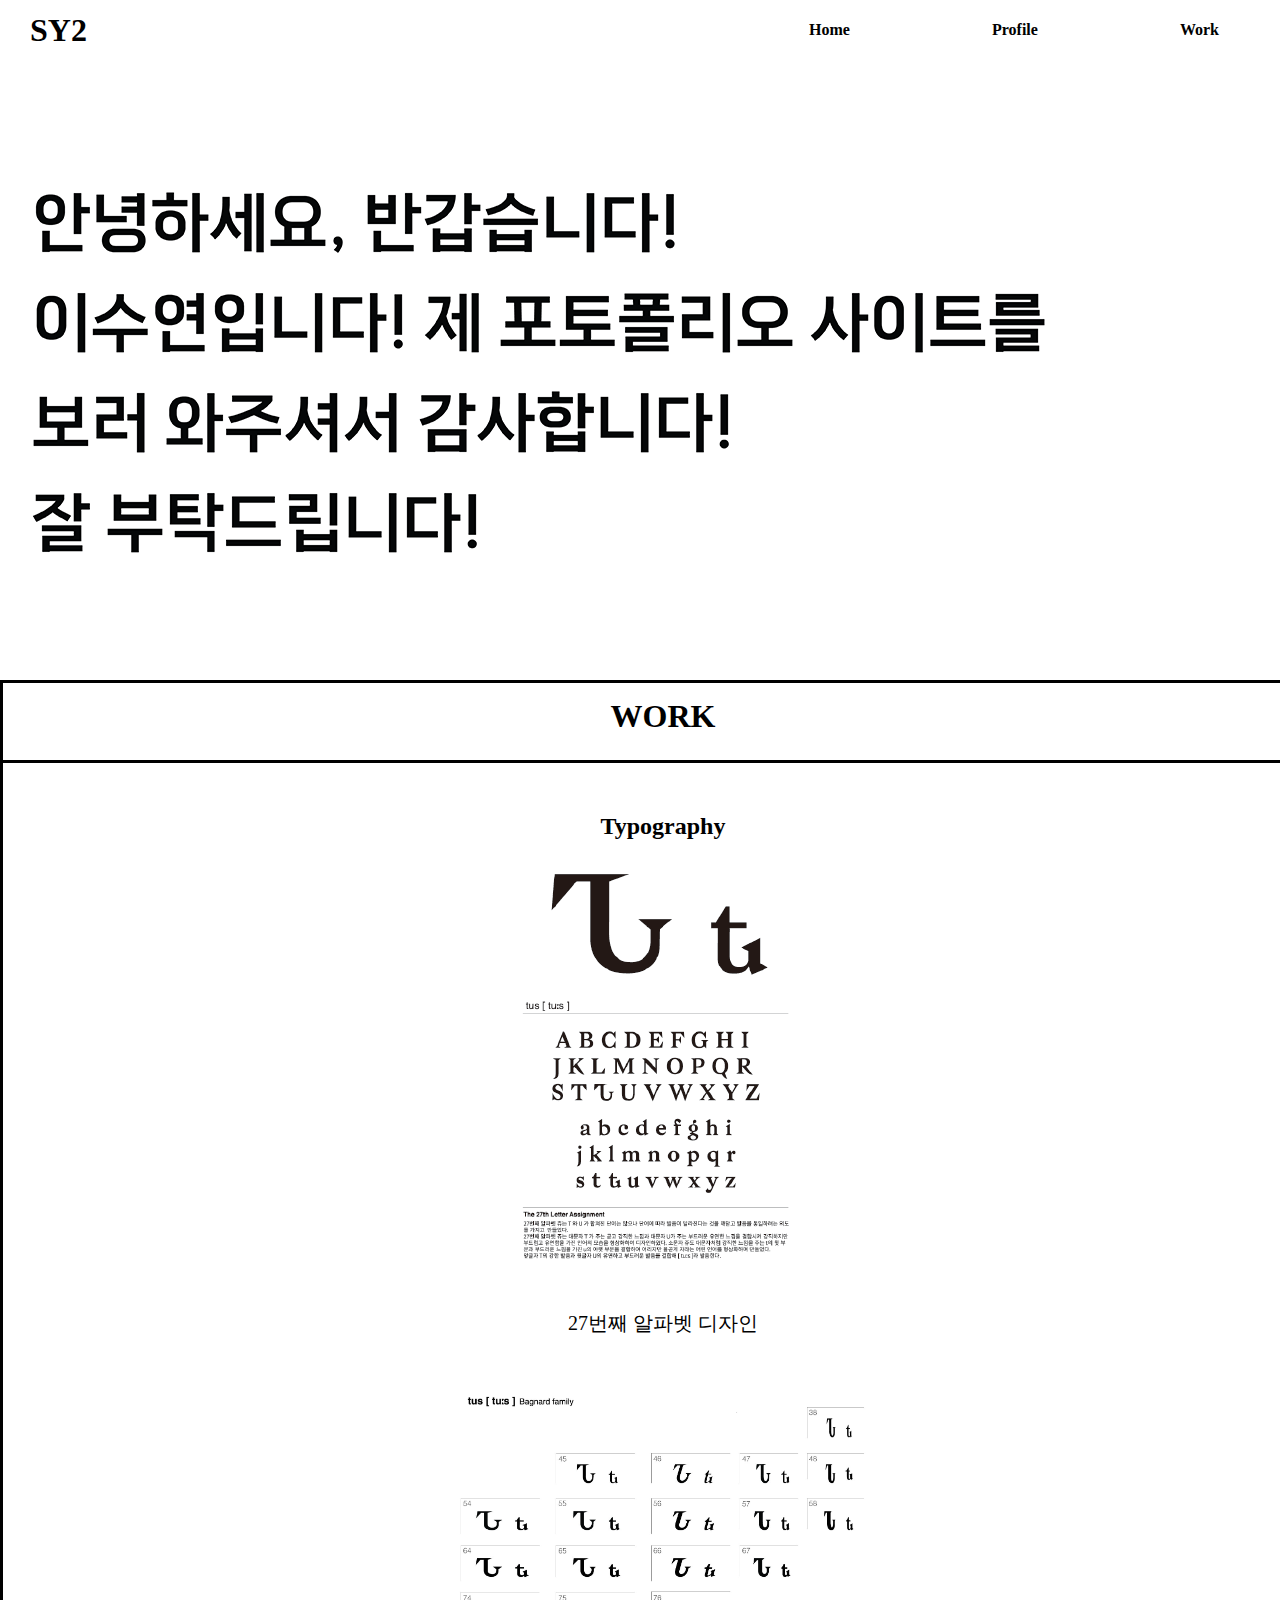
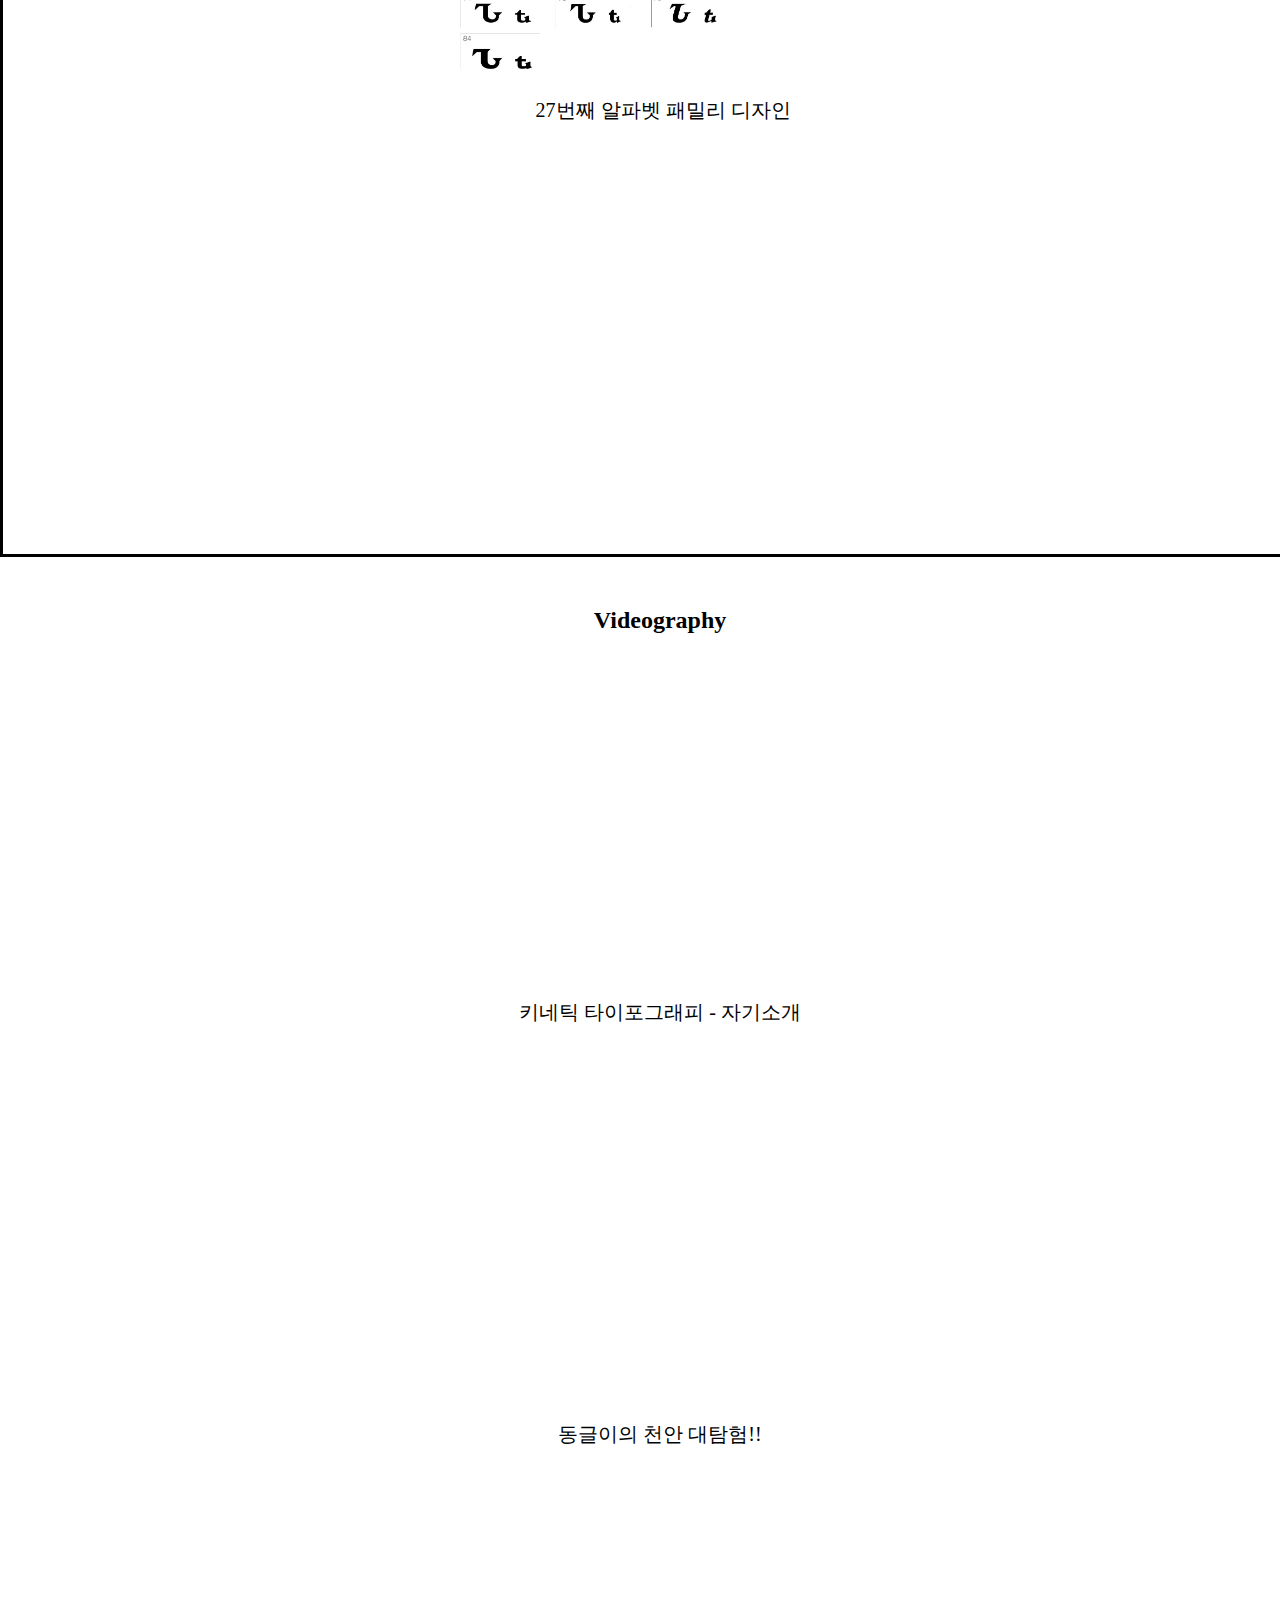
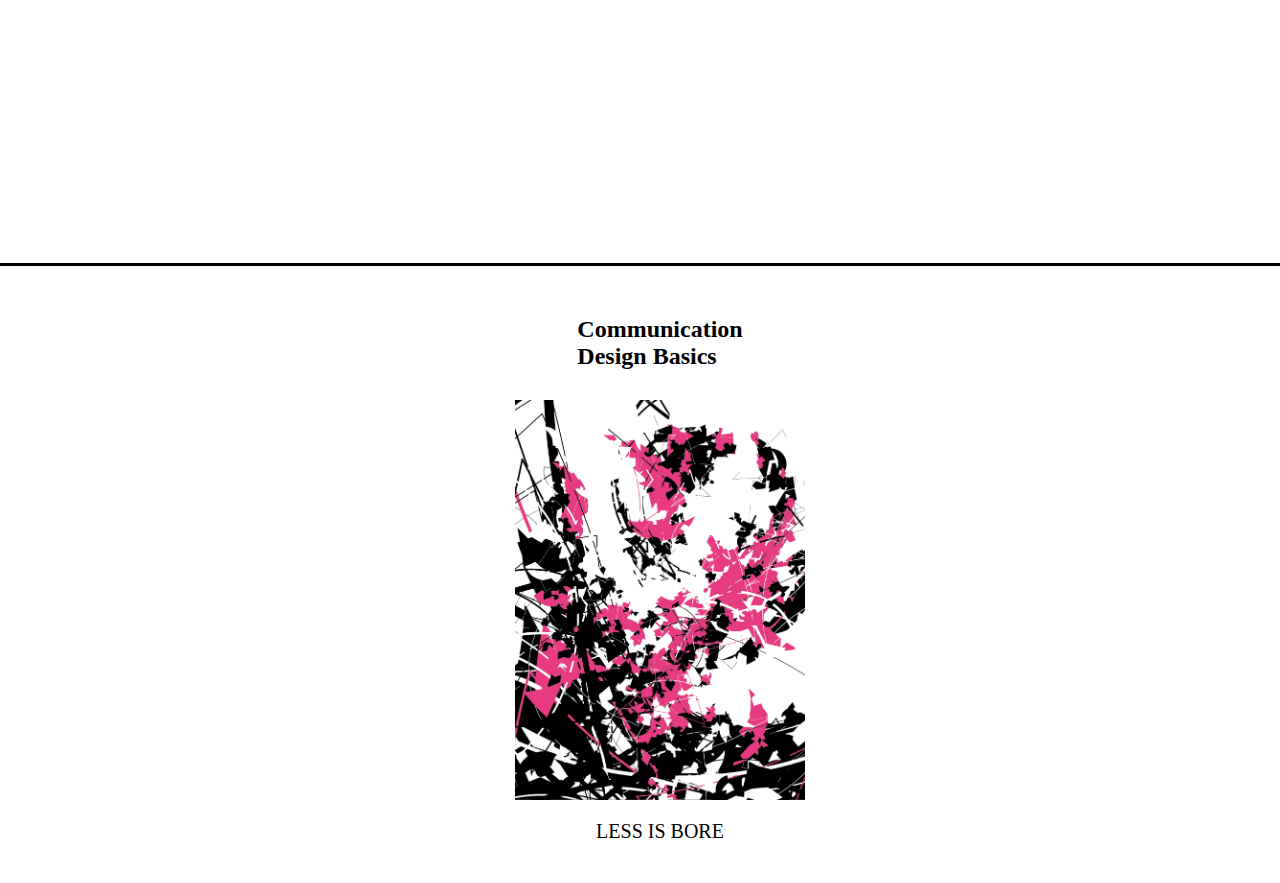
==== index.html @ 8b2f2e0d "ㅌㅌ" ====
<!DOCTYPE html>
<html lang="ko">
  <head>
    <meta charset="UTF-8" />
    <meta name="viewport" content="width=device-width, initial-scale=1.0" />
    <title>My_project</title>
    <link rel="stylesheet" href="./css/style.css" />
    <script src="https://code.jquery.com/jquery-3.6.0.min.js"></script>
  </head>

  <body>
    <div id="wrap">
      <div id="header_wrap">
        <h1 class="logo">SY2</h1>
        <ul class="gnb_wrap">
          <li><a href="./index.html">Home</a></li>
          <li><a href="./profile.html">Profile</a></li>
          <li>
            <a href="./index.html">Work</a>
            <div class="submenu_wrap">
              <ul class="submenu">
                <li><a href="./index.html#typography">typography</a></li>
                <li><a href="./index.html#Videography">videography</a></li>
                <li>
                  <a href="./index.html#cd"
                    >communication <br />
                    design basics</a
                  >
                </li>
              </ul>
            </div>
          </li>
        </ul>
      </div>

      <div id="banner_wrap">
        <div id="fade">
          <ul>
            <li><img src="./img/banner_1.png" alt="" /></li>
            <li><img src="./img/banner_2.png" alt="" /></li>
            <li><img src="./img/banner_3.png" alt="" /></li>
          </ul>
        </div>
      </div>
      <div id="container">
        <div class="content_wrap">
          <h1 class="work">WORK</h1>
          <div id="typography">
            <div class="box box">
              <h2>Typography</h2>
              <!--<div class="img_wrap">-->
                <div class="item_bg"></div>
              </div>
              <p class="txt">27번째 알파벳 디자인</p>
            </div>
            <div class="box box2">
              <!--<div class="img_wrap"></div>-->
              <div class="item_bg2"></div>
              <p class="txt">27번째 알파벳 패밀리 디자인</p>
            </div>
          </div>
        </div>
        <div class="content_wrap">
          <div id="Videography">
            <div class="box videography">
              <h2>Videography</h2>
              <iframe
                width="560"
                height="315"
                src="https://www.youtube.com/embed/WPXvXoih6mw?si=w0c0l3hoTiPsfD-9"
                title="YouTube video player"
                frameborder="0"
                allow="accelerometer; autoplay; clipboard-write; encrypted-media; gyroscope; picture-in-picture; web-share"
                referrerpolicy="strict-origin-when-cross-origin"
                allowfullscreen
              ></iframe>

              <p class="txt">키네틱 타이포그래피 - 자기소개</p>
            </div>
            <div class="box box2">
              <iframe
                width="560"
                height="315"
                src="https://www.youtube.com/embed/Qwed8_tyN9Q?si=pe9j-nFZbP7lZMsm"
                title="YouTube video player"
                frameborder="0"
                allow="accelerometer; autoplay; clipboard-write; encrypted-media; gyroscope; picture-in-picture; web-share"
                referrerpolicy="strict-origin-when-cross-origin"
                allowfullscreen
              ></iframe>
              <p class="txt">동글이의 천안 대탐험!!</p>
            </div>
          </div>
        </div>
        <div class="content_wrap content3">
          <div class="box cd">
            <h2>Communication <br />Design Basics</h2>
            <div class="item_bg3"></div>
            <p class="txt">LESS IS BORE</p>
          </div>
          <!--<div class="box box2">
            <div class="img_wrap"></div>
            <p class="txt">Lorem ipsum dolor</p>
          </div>-->
        </div>
      </div>
    </div>
    <script src="./js/jquery-3.7.1.min.js"></script>
    <script src="./js/script.js"></script>
  </body>
</html>
---- css/style.css ----
@charset "utf-8";

body,
button,
dd,
dl,
dt,
fieldset,
form,
h1,
h2,
h3,
h4,
h5,
h6,
input,
legend,
li,
ol,
p,
select,
table,
td,
textarea,
th,
ul,
span,
strong,
em {
  margin: 0;
  padding: 0;
}

#wrap {
  min-width: 1320px;
}

ul,
ol {
  list-style: none;
}

a {
  text-decoration: none;
  color: inherit;
}

html {
  font-size: 16px;
}

#header_wrap {
  box-sizing: border-box;
  padding: 0px 30px;
  height: 60px;
  display: flex;
  justify-content: space-between;
  align-items: center;
  width: 1320px;
  margin: 0 auto;
  font-weight: bold;
}
#banner_wrap {
  border-bottom: 3px solid black;
}

#fade {
  width: 1320px;
  height: 600px;
  margin: 0 auto;
  margin-top: 20px;
  margin-bottom: 20px;
  position: relative;
}
#fade > ul > li {
  position: absolute;
  top: 0px;
  left: 0;
}
.gnb_wrap {
  display: flex; /* Flex 컨테이너로 설정 */
}
.gnb_wrap > li > a {
  margin: 0 30px; /* 링크 주변 여백 설정 */
  padding: 5px 20px; /* 링크 안 여백 설정 */
  color: black; /* 링크 색상 설정 */
}

.gnb_wrap > li:nth-child(1) > a:hover {
  background-color: #4bb749;
  border-radius: 20px;
  color: white;
}
.gnb_wrap > li:nth-child(2) > a:hover {
  background-color: #febe30;
  border-radius: 20px;
  color: white;
}
.gnb_wrap > li:nth-child(3) > a:hover {
  background-color: #f15f59;
  border-radius: 20px;
  color: white;
}
#banner_wrap {
  height: 600px;
  border: 3px solid black;
  border-top: none;
  border-right: none;
  border-left: none;
}

#container {
  text-align: center;
  margin: 0 auto;
  width: 1320px;
  border-right: 3px solid black;
  border-left: 3px solid black;
}
.content_wrap > h1 {
  height: 80px;
  align-items: center;
  box-sizing: border-box;
  padding-top: 15px;
  border-bottom: 3px solid black;
}

.img_wrap {
  width: 300px;
  height: 400px;
  background-color: black;
  box-sizing: border-box;
}
.item_bg {
  width: 300px;
  height: 400px;
  background: url(/img/gamtan_TTF.png);
  background-size: cover;
}
.item_bg2 {
  width: 450px;
  height: 300px;
  background: url(/img/tufamily2.jpg);
  background-size: cover;
}

.item_bg3 {
  width: 290px;
  height: 400px;
  background: url(/img/cd.png);
  background-size: cover;
}

.box {
  align-items: center;
  margin: 0 auto;
  width: 1320px;
  display: flex;
  flex-direction: column;
  box-sizing: border-box;
  padding: 20px;
}
.box > h2 {
  margin: 30px 0px;
}
.txt {
  padding: 20px 0px;
  font-size: 20px;
}
.box2 {
  border-bottom: 3px solid black;
}
.content3 > h1 {
  height: 130px;
}
#footer {
  border-top: 3px;
}
.gnb_wrap > li:nth-child(3) {
  position: relative;
}
.submenu {
  position: absolute;
  top: 60px;
  right: 0;
  height: 180px;
  width: 170px;
  z-index: 9;
  background-color: #f2f3f4;
  box-shadow: 5px 5px 10px #7777776c;
  border-radius: 20px;
  display: none;
}
.gnb_wrap > li:hover > .submenu {
  display: block;
}
.gnb_wrap > li {
  padding: 21px;
}
.submenu {
  padding: 10px 12px;
  text-align: center;
  box-sizing: border-box;
}

.submenu > li {
  padding: 10px 0px;
  width: 150px;
}
.submenu_wrap {
  text-align: center;
}

.box1 {
  height: 700px;
}
.box2 {
  height: 800px;
}
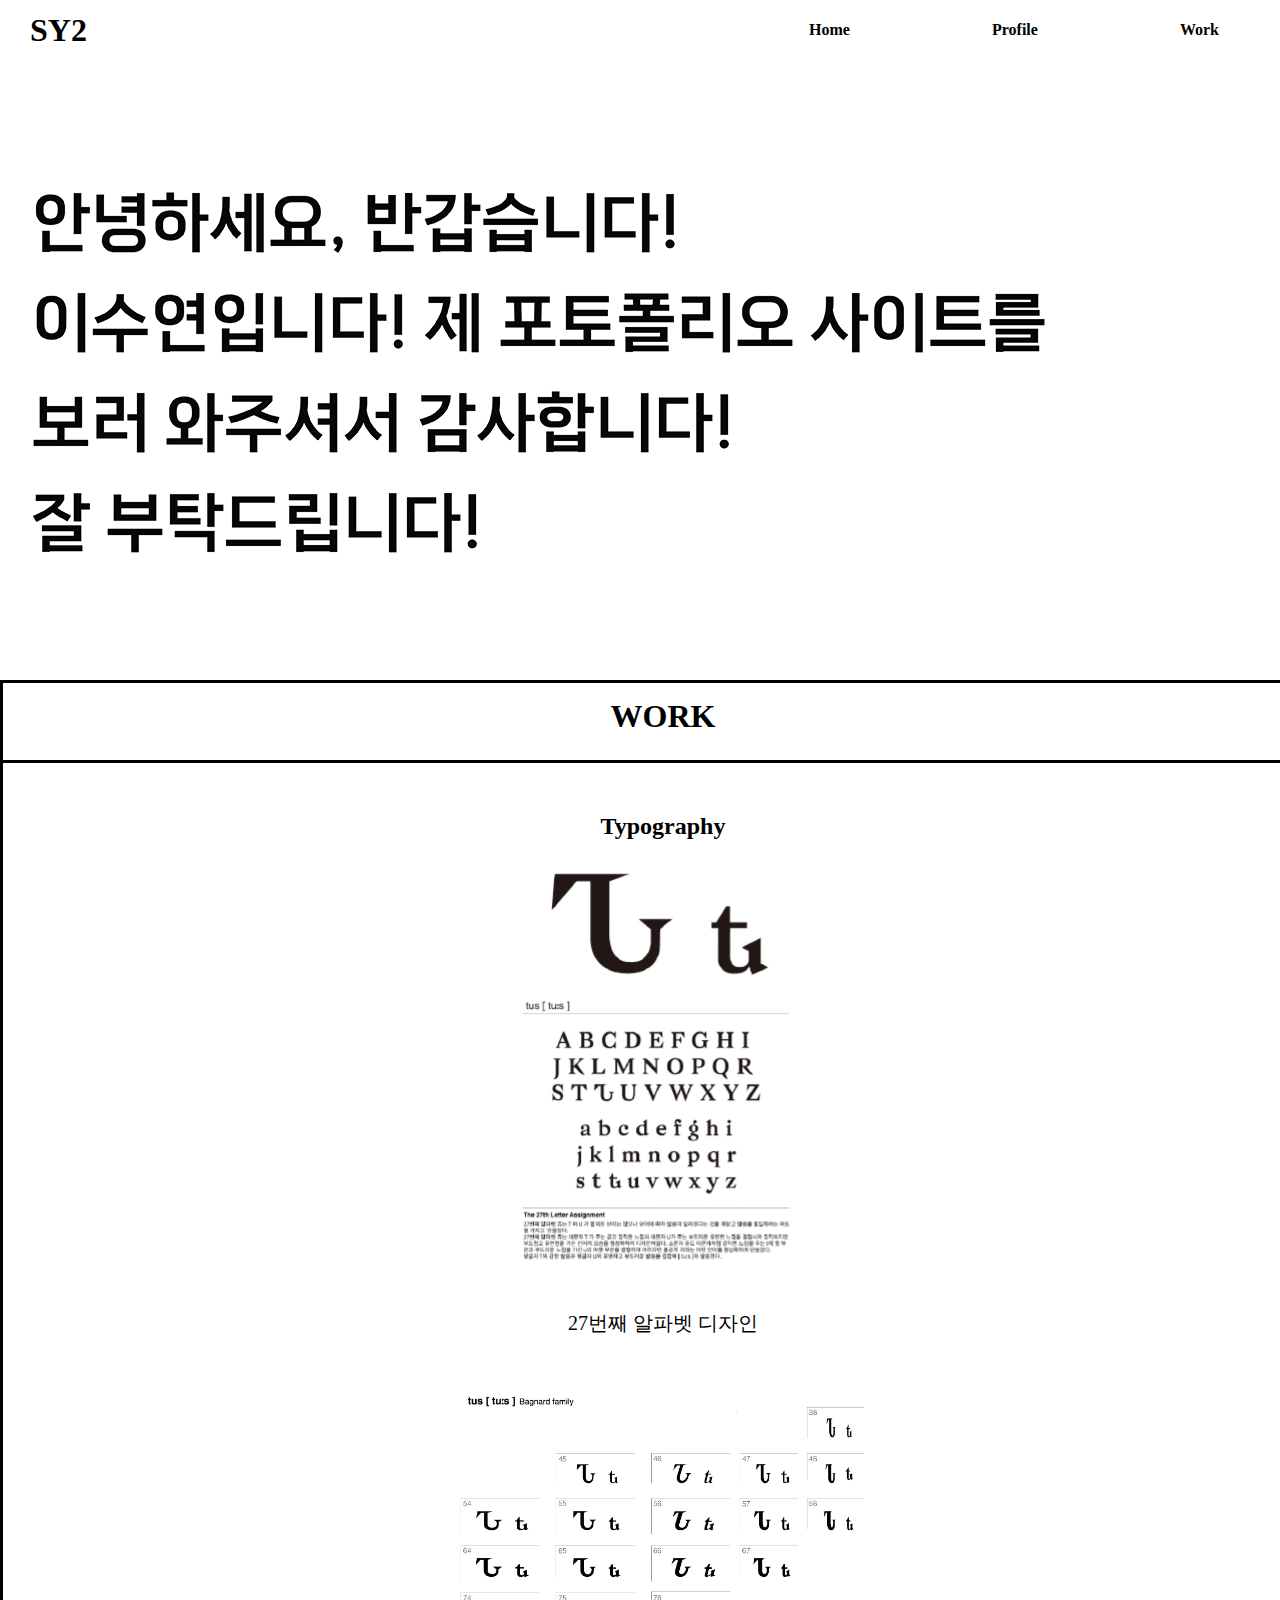
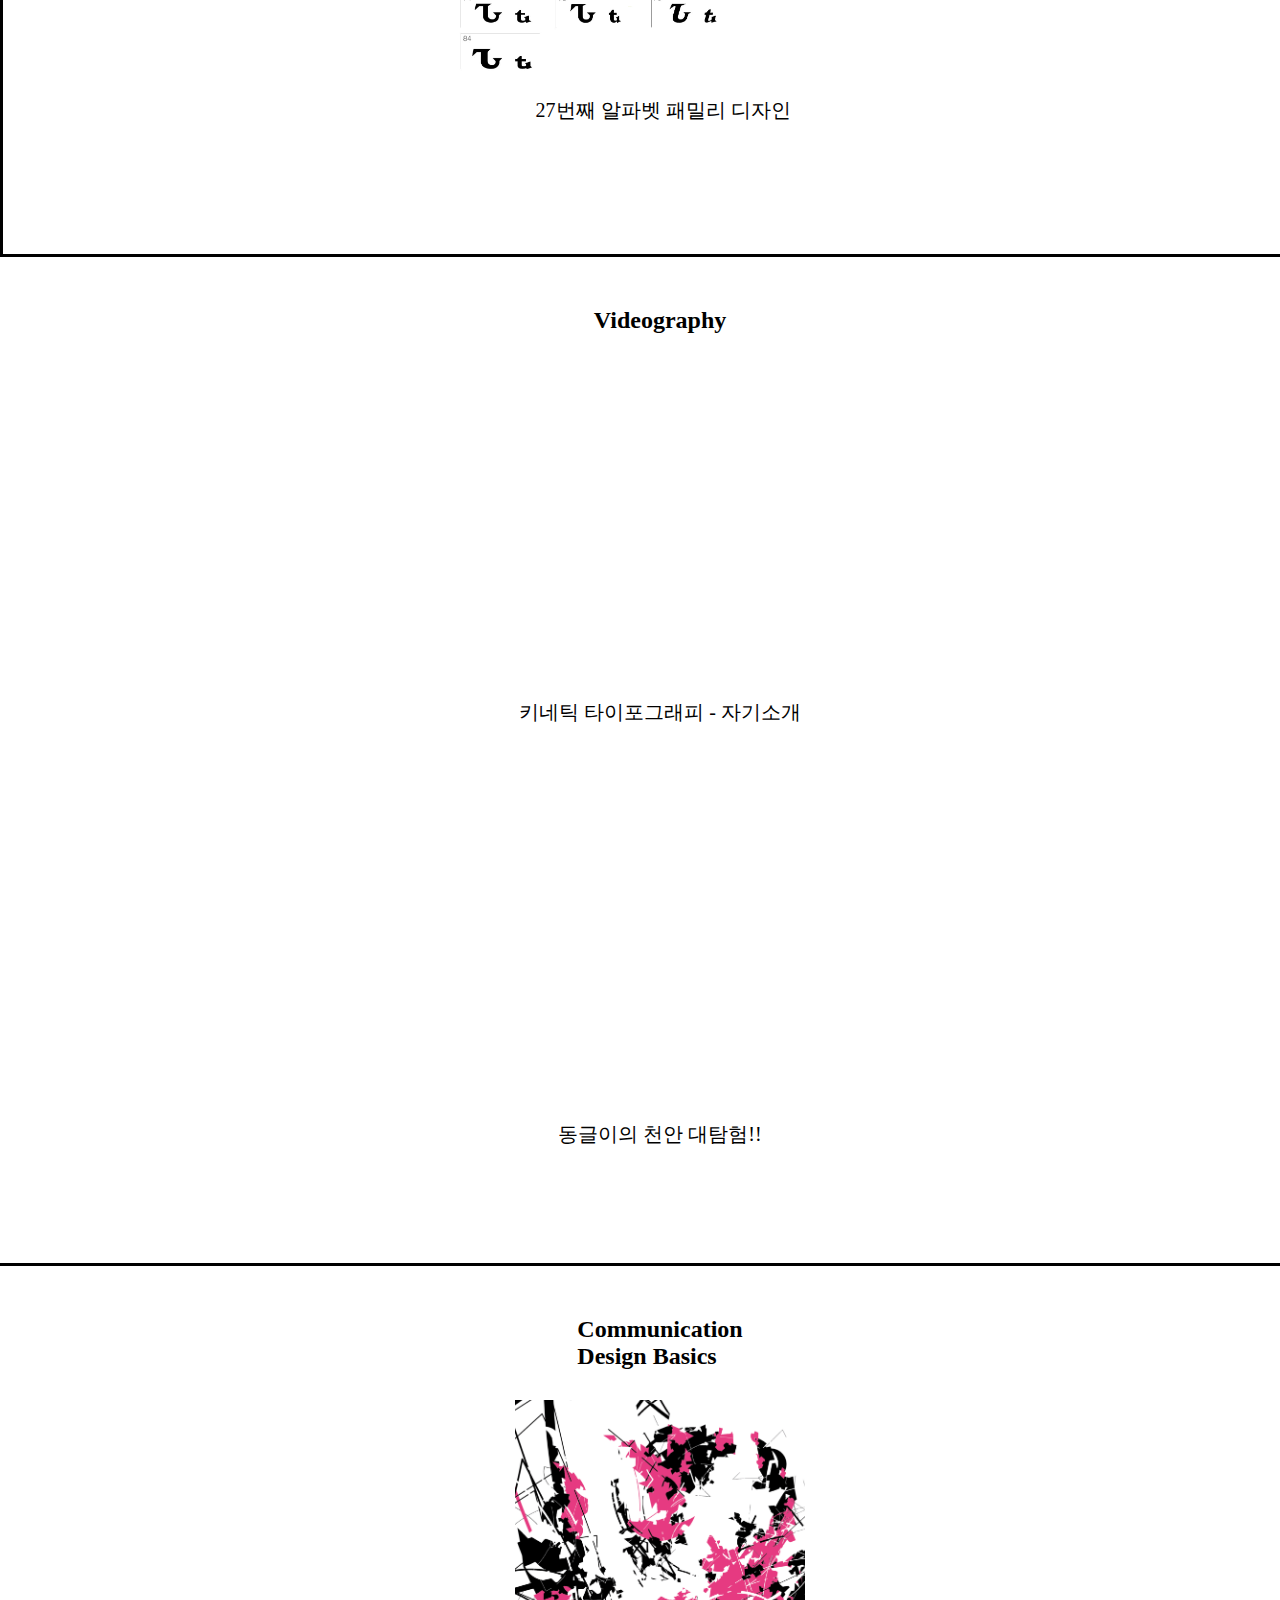
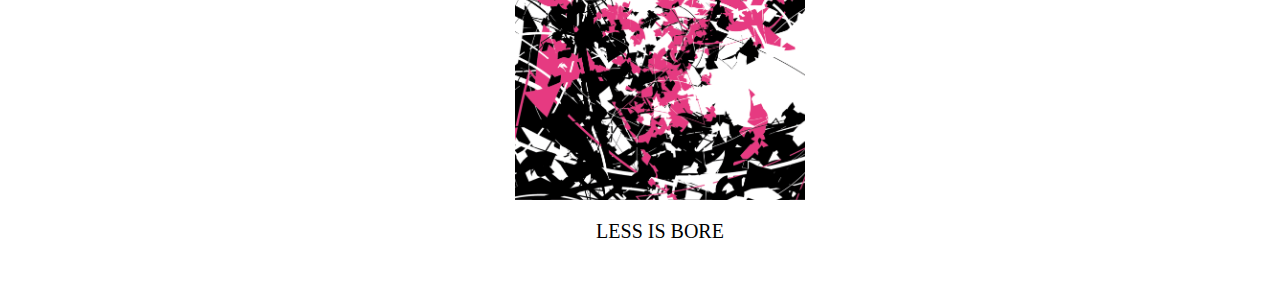
==== commit 2fa7273b: "ㅇ" ====
--- a/index.html
+++ b/index.html
@@ -49,60 +49,59 @@
             <div class="box box">
               <h2>Typography</h2>
               <!--<div class="img_wrap">-->
-                <div class="item_bg"></div>
-              </div>
-              <p class="txt">27번째 알파벳 디자인</p>
+              <div class="item_bg"></div>
             </div>
-            <div class="box box2">
-              <!--<div class="img_wrap"></div>-->
-              <div class="item_bg2"></div>
-              <p class="txt">27번째 알파벳 패밀리 디자인</p>
-            </div>
+            <p class="txt">27번째 알파벳 디자인</p>
+          </div>
+          <div class="box box2">
+            <!--<div class="img_wrap"></div>-->
+            <div class="item_bg2"></div>
+            <p class="txt">27번째 알파벳 패밀리 디자인</p>
           </div>
         </div>
-        <div class="content_wrap">
-          <div id="Videography">
-            <div class="box videography">
-              <h2>Videography</h2>
-              <iframe
-                width="560"
-                height="315"
-                src="https://www.youtube.com/embed/WPXvXoih6mw?si=w0c0l3hoTiPsfD-9"
-                title="YouTube video player"
-                frameborder="0"
-                allow="accelerometer; autoplay; clipboard-write; encrypted-media; gyroscope; picture-in-picture; web-share"
-                referrerpolicy="strict-origin-when-cross-origin"
-                allowfullscreen
-              ></iframe>
+      </div>
+      <div class="content_wrap">
+        <div id="Videography">
+          <div class="box videography">
+            <h2>Videography</h2>
+            <iframe
+              width="560"
+              height="315"
+              src="https://www.youtube.com/embed/WPXvXoih6mw?si=w0c0l3hoTiPsfD-9"
+              title="YouTube video player"
+              frameborder="0"
+              allow="accelerometer; autoplay; clipboard-write; encrypted-media; gyroscope; picture-in-picture; web-share"
+              referrerpolicy="strict-origin-when-cross-origin"
+              allowfullscreen
+            ></iframe>
 
-              <p class="txt">키네틱 타이포그래피 - 자기소개</p>
-            </div>
-            <div class="box box2">
-              <iframe
-                width="560"
-                height="315"
-                src="https://www.youtube.com/embed/Qwed8_tyN9Q?si=pe9j-nFZbP7lZMsm"
-                title="YouTube video player"
-                frameborder="0"
-                allow="accelerometer; autoplay; clipboard-write; encrypted-media; gyroscope; picture-in-picture; web-share"
-                referrerpolicy="strict-origin-when-cross-origin"
-                allowfullscreen
-              ></iframe>
-              <p class="txt">동글이의 천안 대탐험!!</p>
-            </div>
+            <p class="txt">키네틱 타이포그래피 - 자기소개</p>
+          </div>
+          <div class="box box2">
+            <iframe
+              width="560"
+              height="315"
+              src="https://www.youtube.com/embed/Qwed8_tyN9Q?si=pe9j-nFZbP7lZMsm"
+              title="YouTube video player"
+              frameborder="0"
+              allow="accelerometer; autoplay; clipboard-write; encrypted-media; gyroscope; picture-in-picture; web-share"
+              referrerpolicy="strict-origin-when-cross-origin"
+              allowfullscreen
+            ></iframe>
+            <p class="txt">동글이의 천안 대탐험!!</p>
           </div>
         </div>
-        <div class="content_wrap content3">
-          <div class="box cd">
-            <h2>Communication <br />Design Basics</h2>
-            <div class="item_bg3"></div>
-            <p class="txt">LESS IS BORE</p>
-          </div>
-          <!--<div class="box box2">
-            <div class="img_wrap"></div>
+      </div>
+      <div class="content_wrap content3">
+        <div class="box cd">
+          <h2>Communication <br />Design Basics</h2>
+          <div class="item_bg3"></div>
+          <p class="txt">LESS IS BORE</p>
+        </div>
+        <!-- <div class="box box2">
+             <div class="img_wrap"></div>
             <p class="txt">Lorem ipsum dolor</p>
           </div>-->
-        </div>
       </div>
     </div>
     <script src="./js/jquery-3.7.1.min.js"></script>
--- a/css/style.css
+++ b/css/style.css
@@ -133,7 +133,7 @@
 .item_bg {
   width: 300px;
   height: 400px;
-  background: url(/img/gamtan_TTF.png);
+  background: url(/img/tu44.jpeg);
   background-size: cover;
 }
 .item_bg2 {
@@ -214,5 +214,5 @@
   height: 700px;
 }
 .box2 {
-  height: 800px;
-}
+  height: 500px;
+}
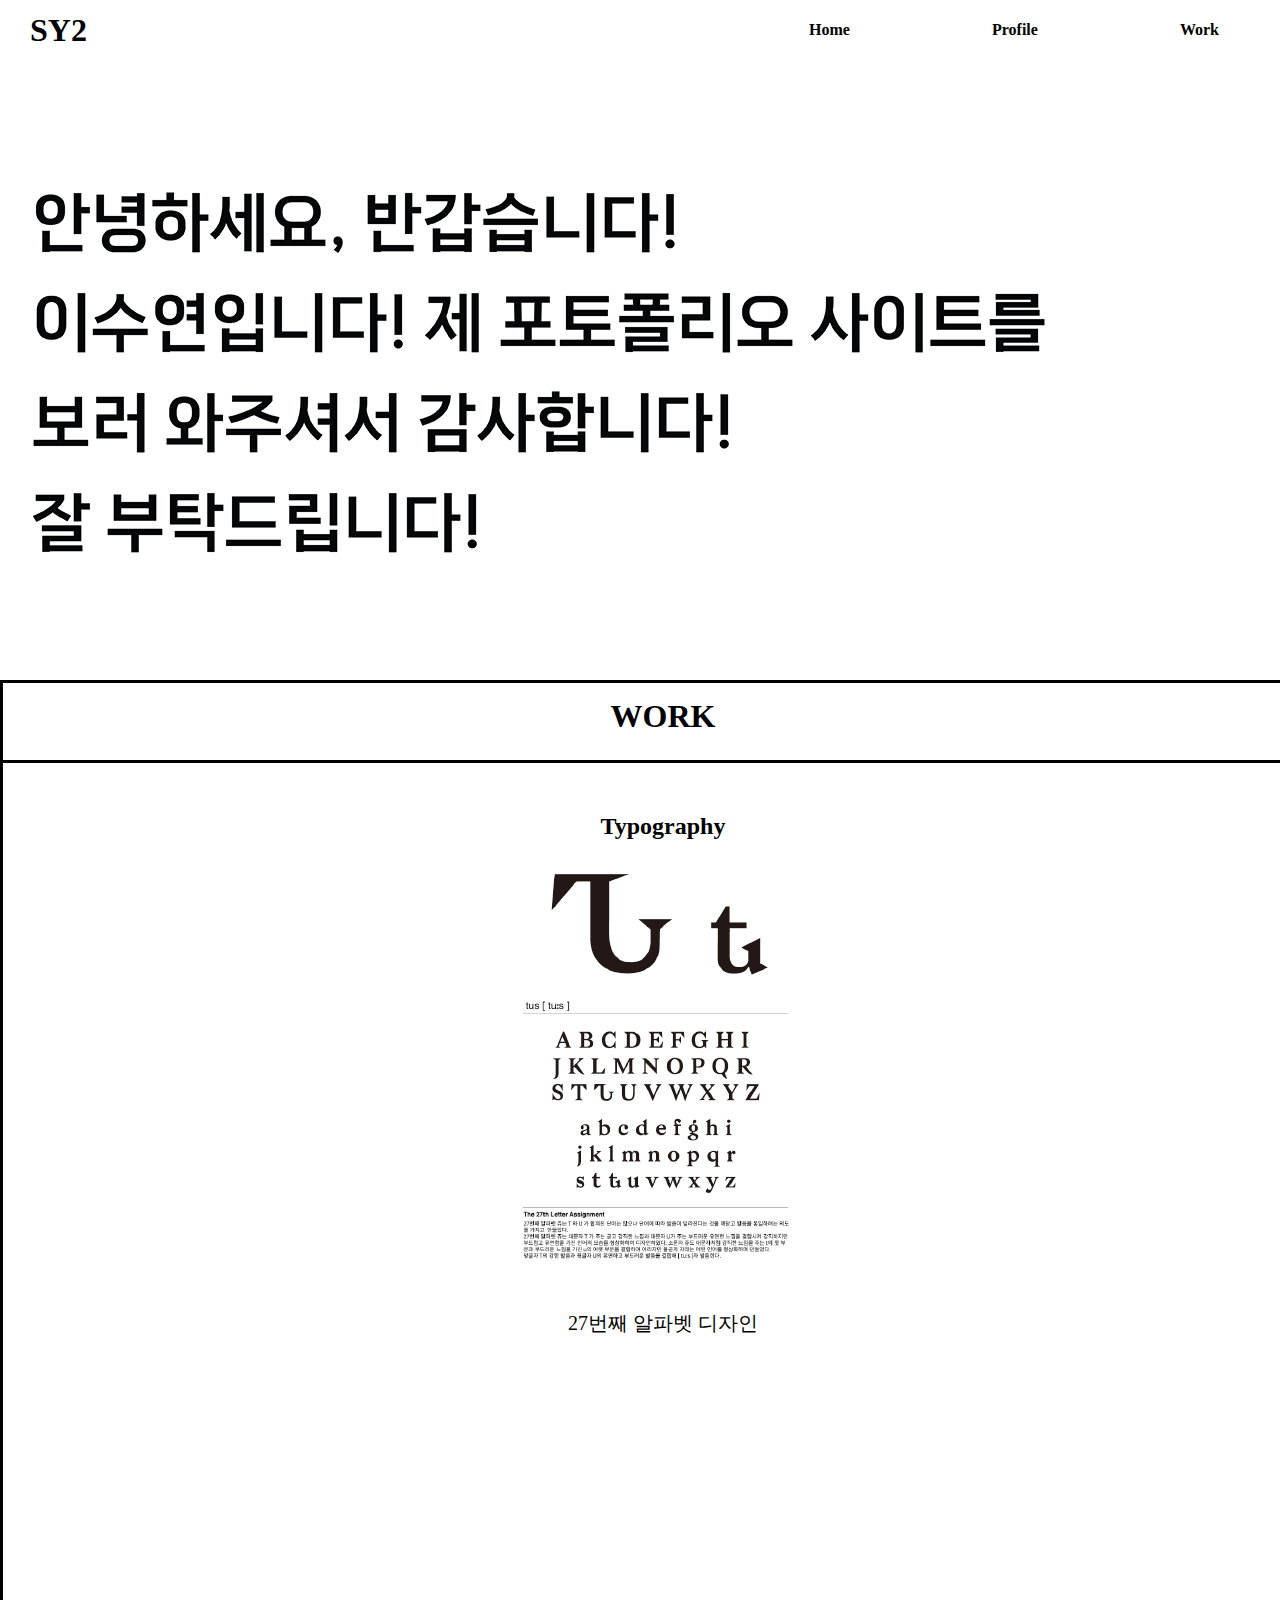
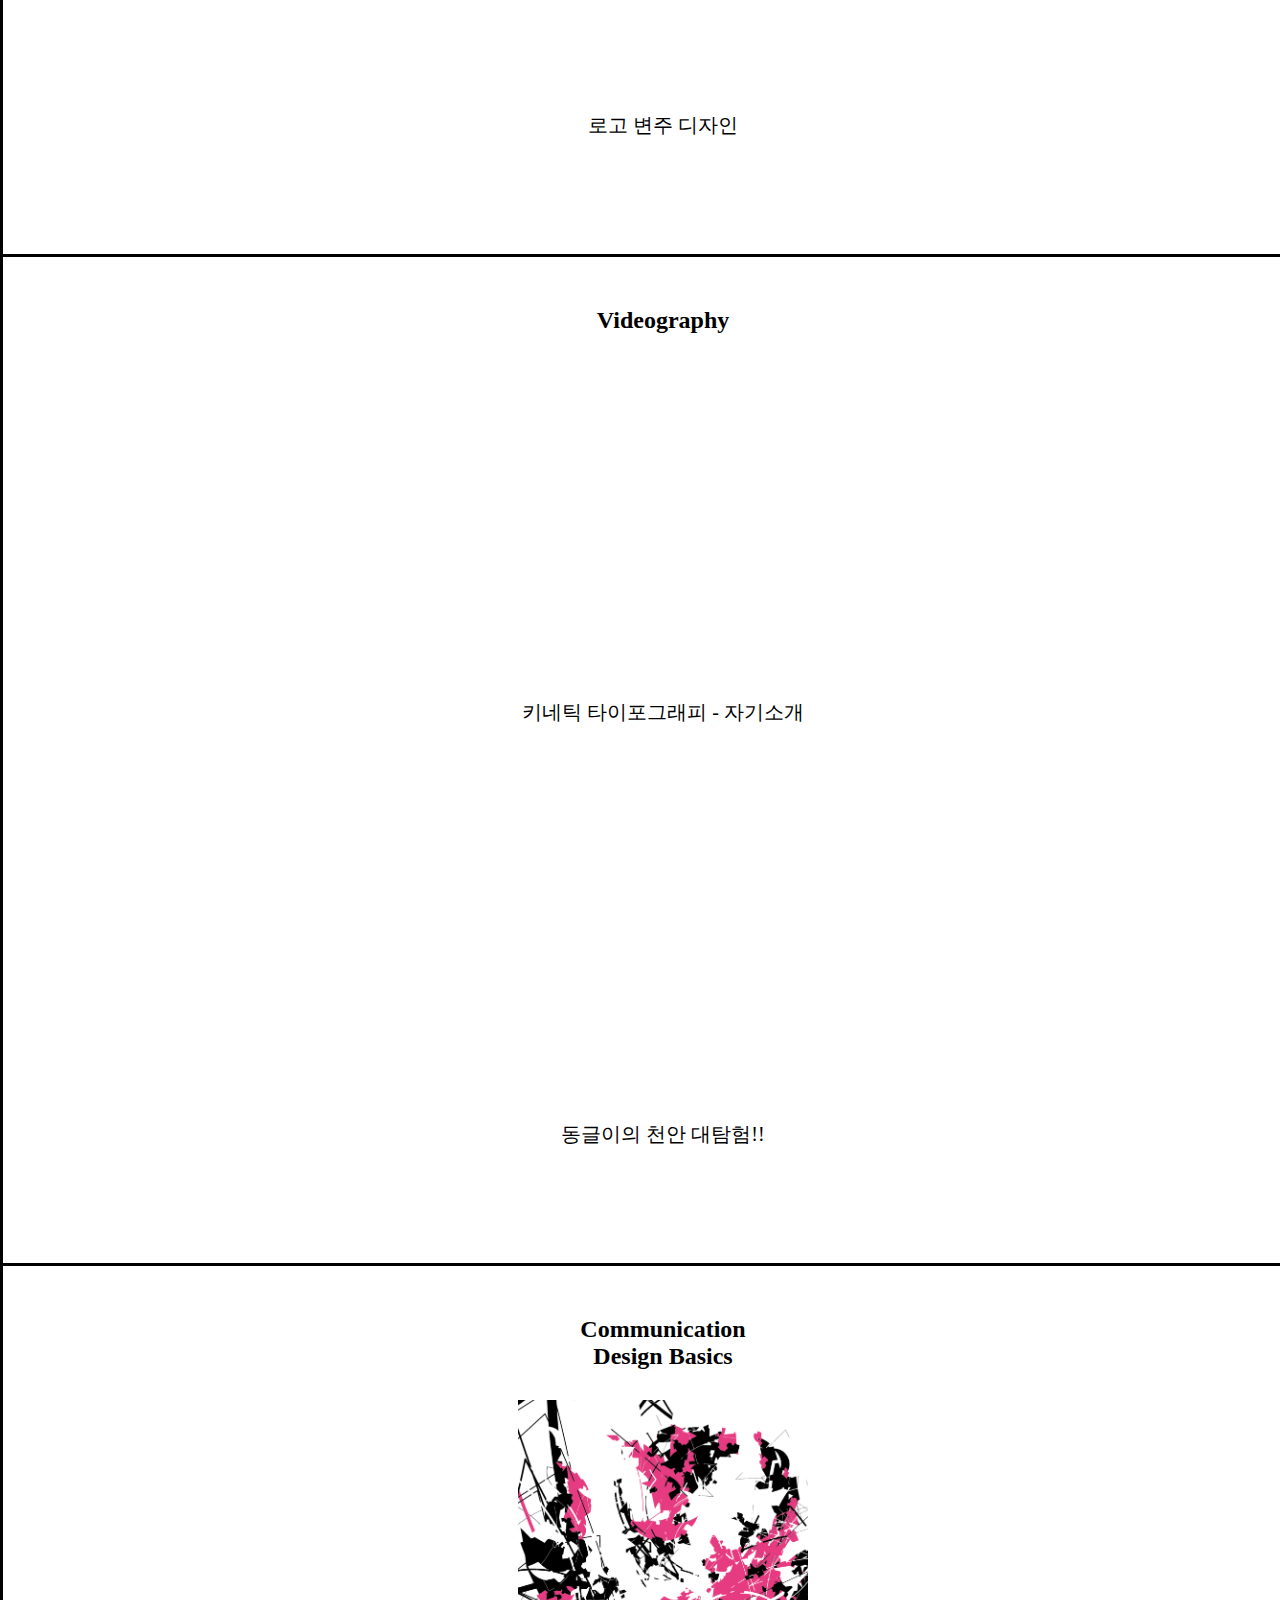
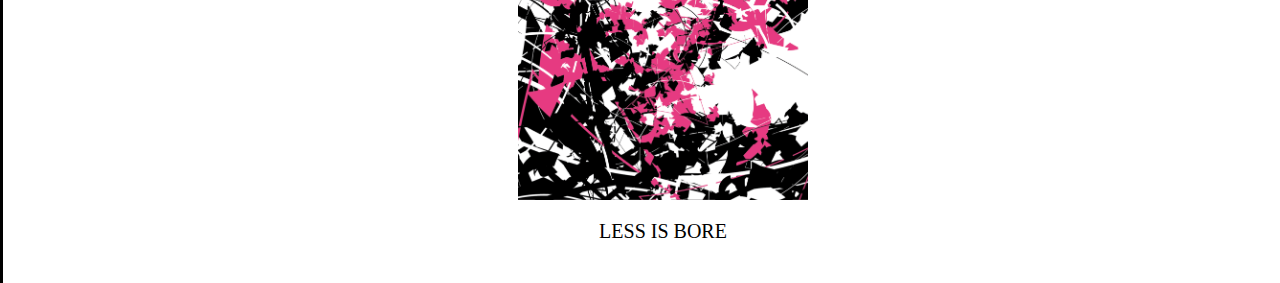
==== commit e2b74342: "ㅊ" ====
--- a/index.html
+++ b/index.html
@@ -54,10 +54,12 @@
             <p class="txt">27번째 알파벳 디자인</p>
           </div>
           <div class="box box2">
-            <!--<div class="img_wrap"></div>-->
+            <!--<div class="img_wrap"></div>
             <div class="item_bg2"></div>
             <p class="txt">27번째 알파벳 패밀리 디자인</p>
-          </div>
+          </div>-->
+          <iframe width="560" height="315" src="https://www.youtube.com/embed/D8dCGh6r6lw?si=KqyC8isZxWRuemyr" title="YouTube video player" frameborder="0" allow="accelerometer; autoplay; clipboard-write; encrypted-media; gyroscope; picture-in-picture; web-share" referrerpolicy="strict-origin-when-cross-origin" allowfullscreen></iframe>
+          <p class="txt">로고 변주 디자인</p>
         </div>
       </div>
       <div class="content_wrap">
--- a/css/style.css
+++ b/css/style.css
@@ -133,13 +133,13 @@
 .item_bg {
   width: 300px;
   height: 400px;
-  background: url(/img/tu44.jpeg);
+  background: url(/img/12tu.png);
   background-size: cover;
 }
 .item_bg2 {
   width: 450px;
   height: 300px;
-  background: url(/img/tufamily2.jpg);
+  background: url(/img/tufinal.jpg);
   background-size: cover;
 }
 
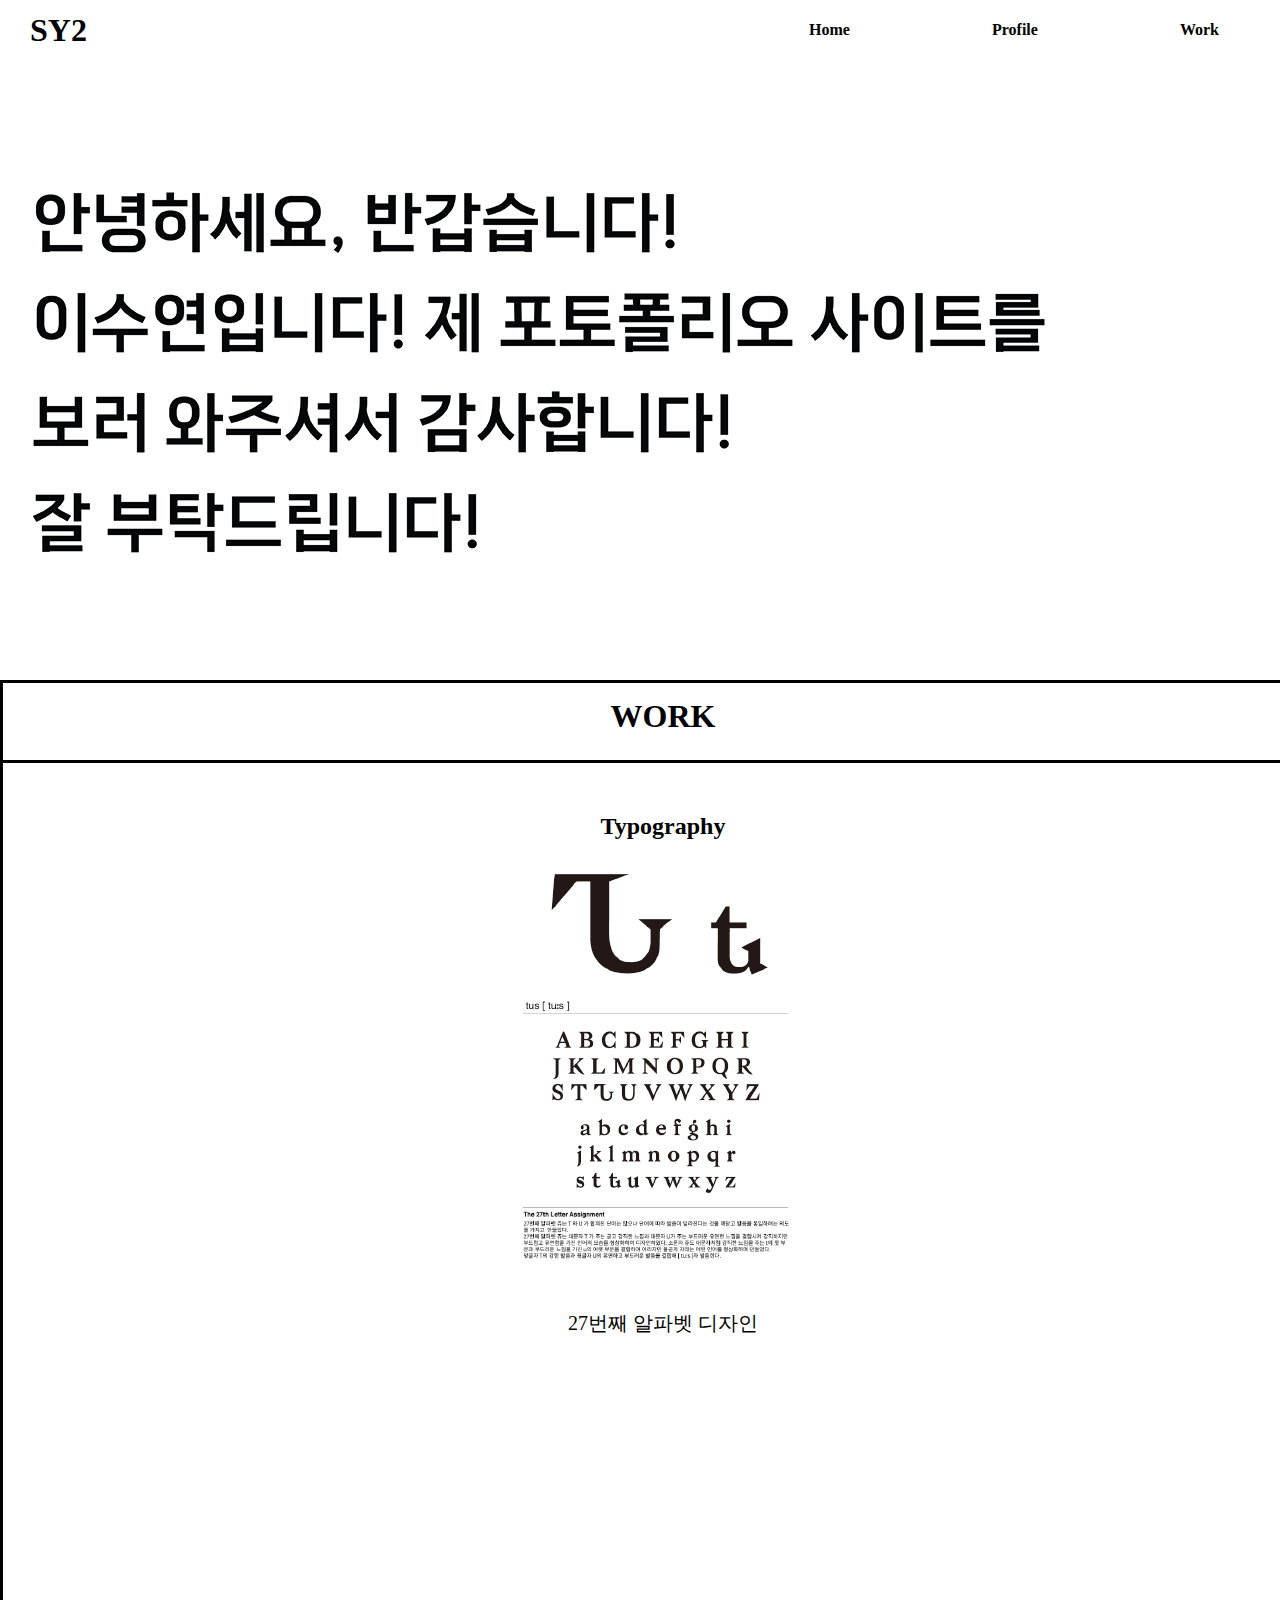
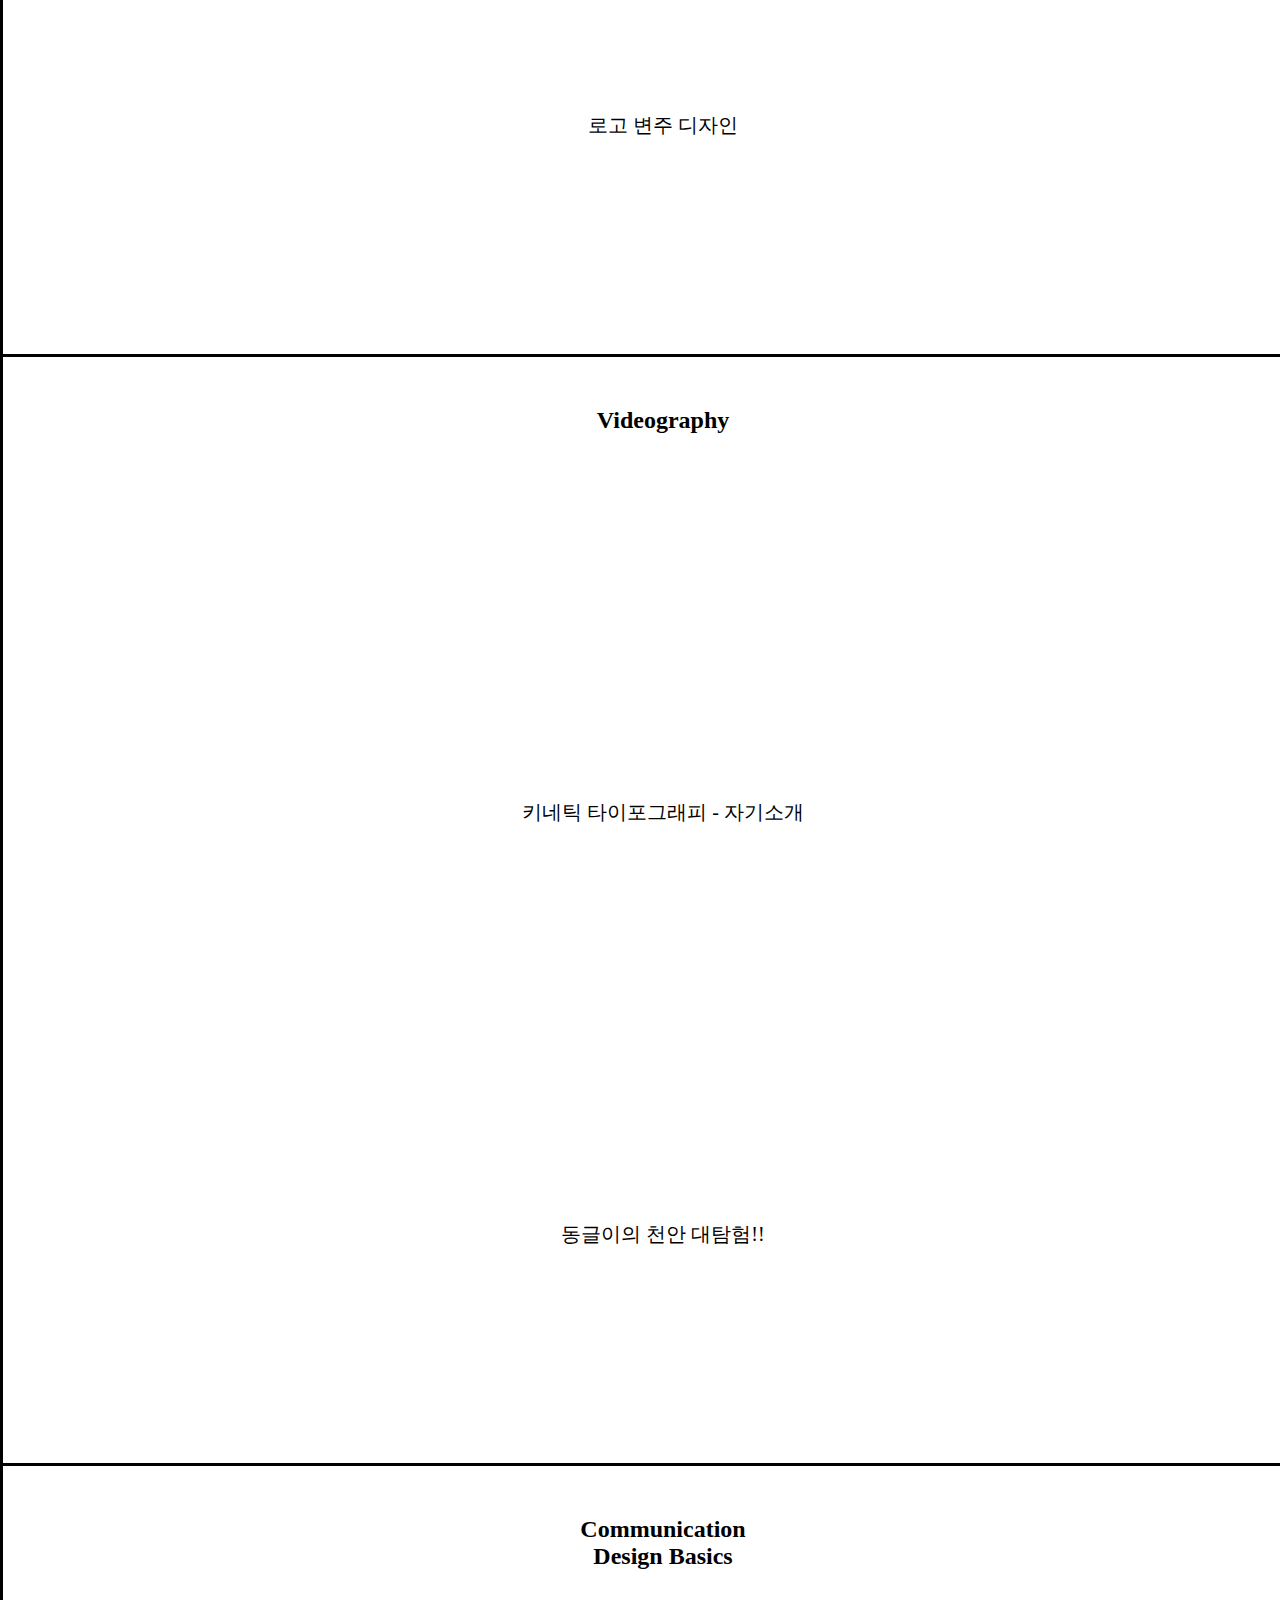
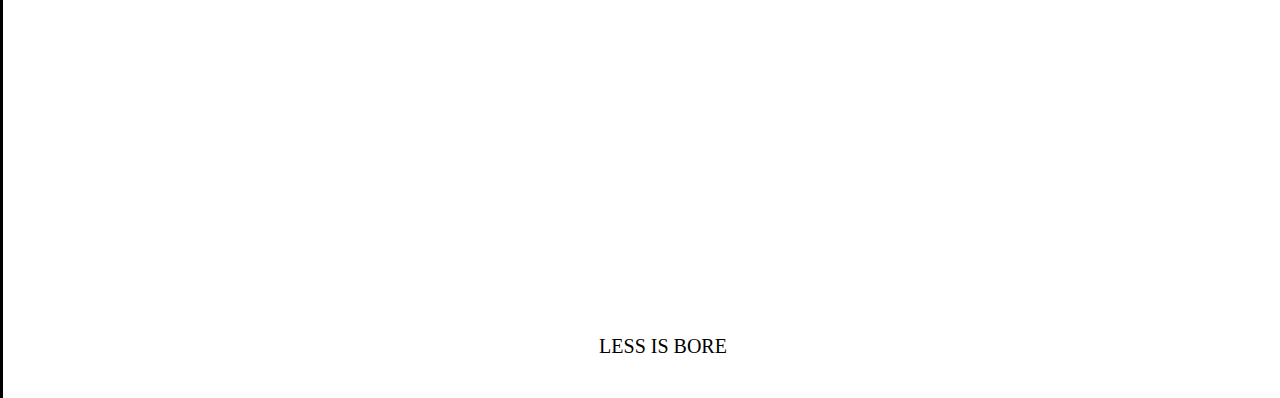
==== commit 74a05cb4: "cd" ====
--- a/index.html
+++ b/index.html
@@ -58,7 +58,7 @@
             <div class="item_bg2"></div>
             <p class="txt">27번째 알파벳 패밀리 디자인</p>
           </div>-->
-          <iframe width="560" height="315" src="https://www.youtube.com/embed/D8dCGh6r6lw?si=KqyC8isZxWRuemyr" title="YouTube video player" frameborder="0" allow="accelerometer; autoplay; clipboard-write; encrypted-media; gyroscope; picture-in-picture; web-share" referrerpolicy="strict-origin-when-cross-origin" allowfullscreen></iframe>
+          <iframe width="560" height="315" src="https://www.youtube.com/embed/VmlJtUHkqYI?si=MWlG0tNUlzrDr0I2" title="YouTube video player" frameborder="0" allow="accelerometer; autoplay; clipboard-write; encrypted-media; gyroscope; picture-in-picture; web-share" referrerpolicy="strict-origin-when-cross-origin" allowfullscreen></iframe>
           <p class="txt">로고 변주 디자인</p>
         </div>
       </div>
@@ -97,7 +97,8 @@
       <div class="content_wrap content3">
         <div class="box cd">
           <h2>Communication <br />Design Basics</h2>
-          <div class="item_bg3"></div>
+          <!--<div class="item_bg3"></div>-->
+          <iframe width="560" height="315" src="https://www.youtube.com/embed/FSfqWPTxJoM?si=Ab_gucKoV9F9rPU8" title="YouTube video player" frameborder="0" allow="accelerometer; autoplay; clipboard-write; encrypted-media; gyroscope; picture-in-picture; web-share" referrerpolicy="strict-origin-when-cross-origin" allowfullscreen></iframe>
           <p class="txt">LESS IS BORE</p>
         </div>
         <!-- <div class="box box2">
--- a/css/style.css
+++ b/css/style.css
@@ -214,5 +214,5 @@
   height: 700px;
 }
 .box2 {
-  height: 500px;
-}
+  height: 600px;
+}
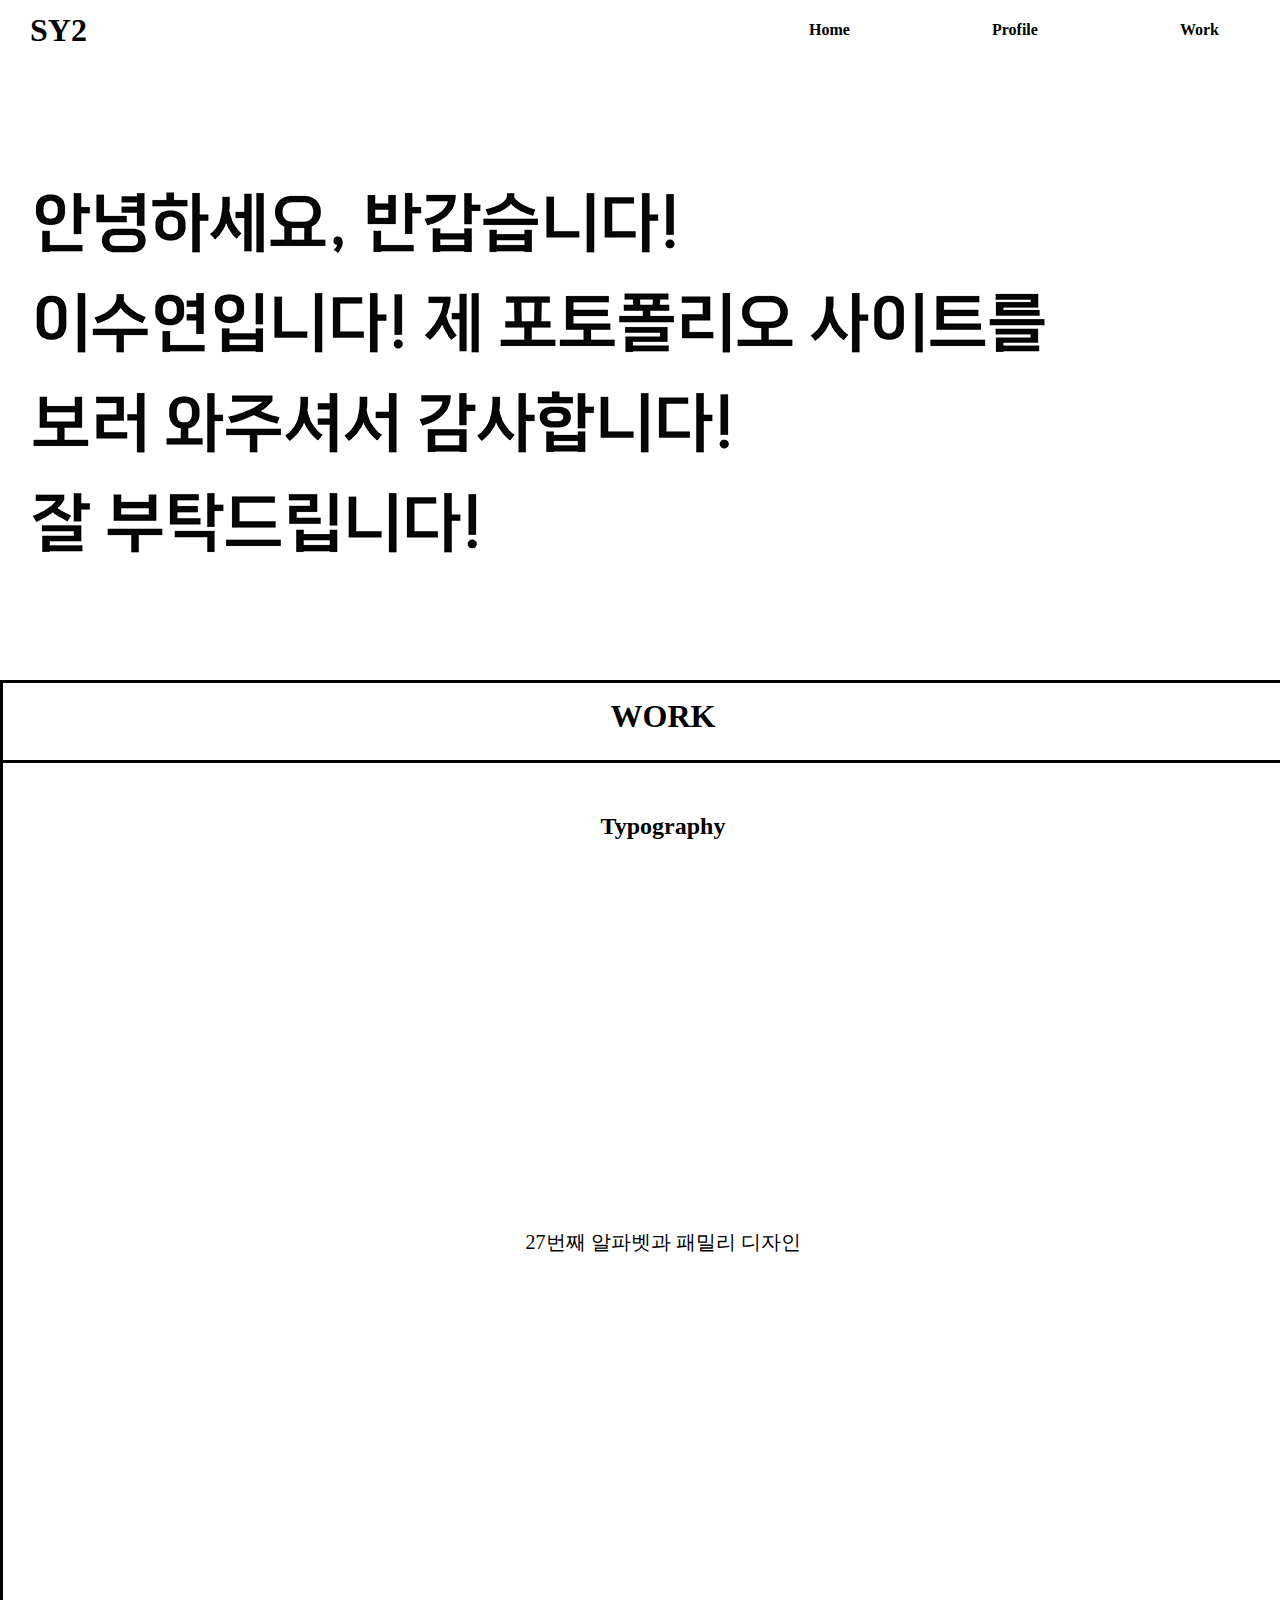
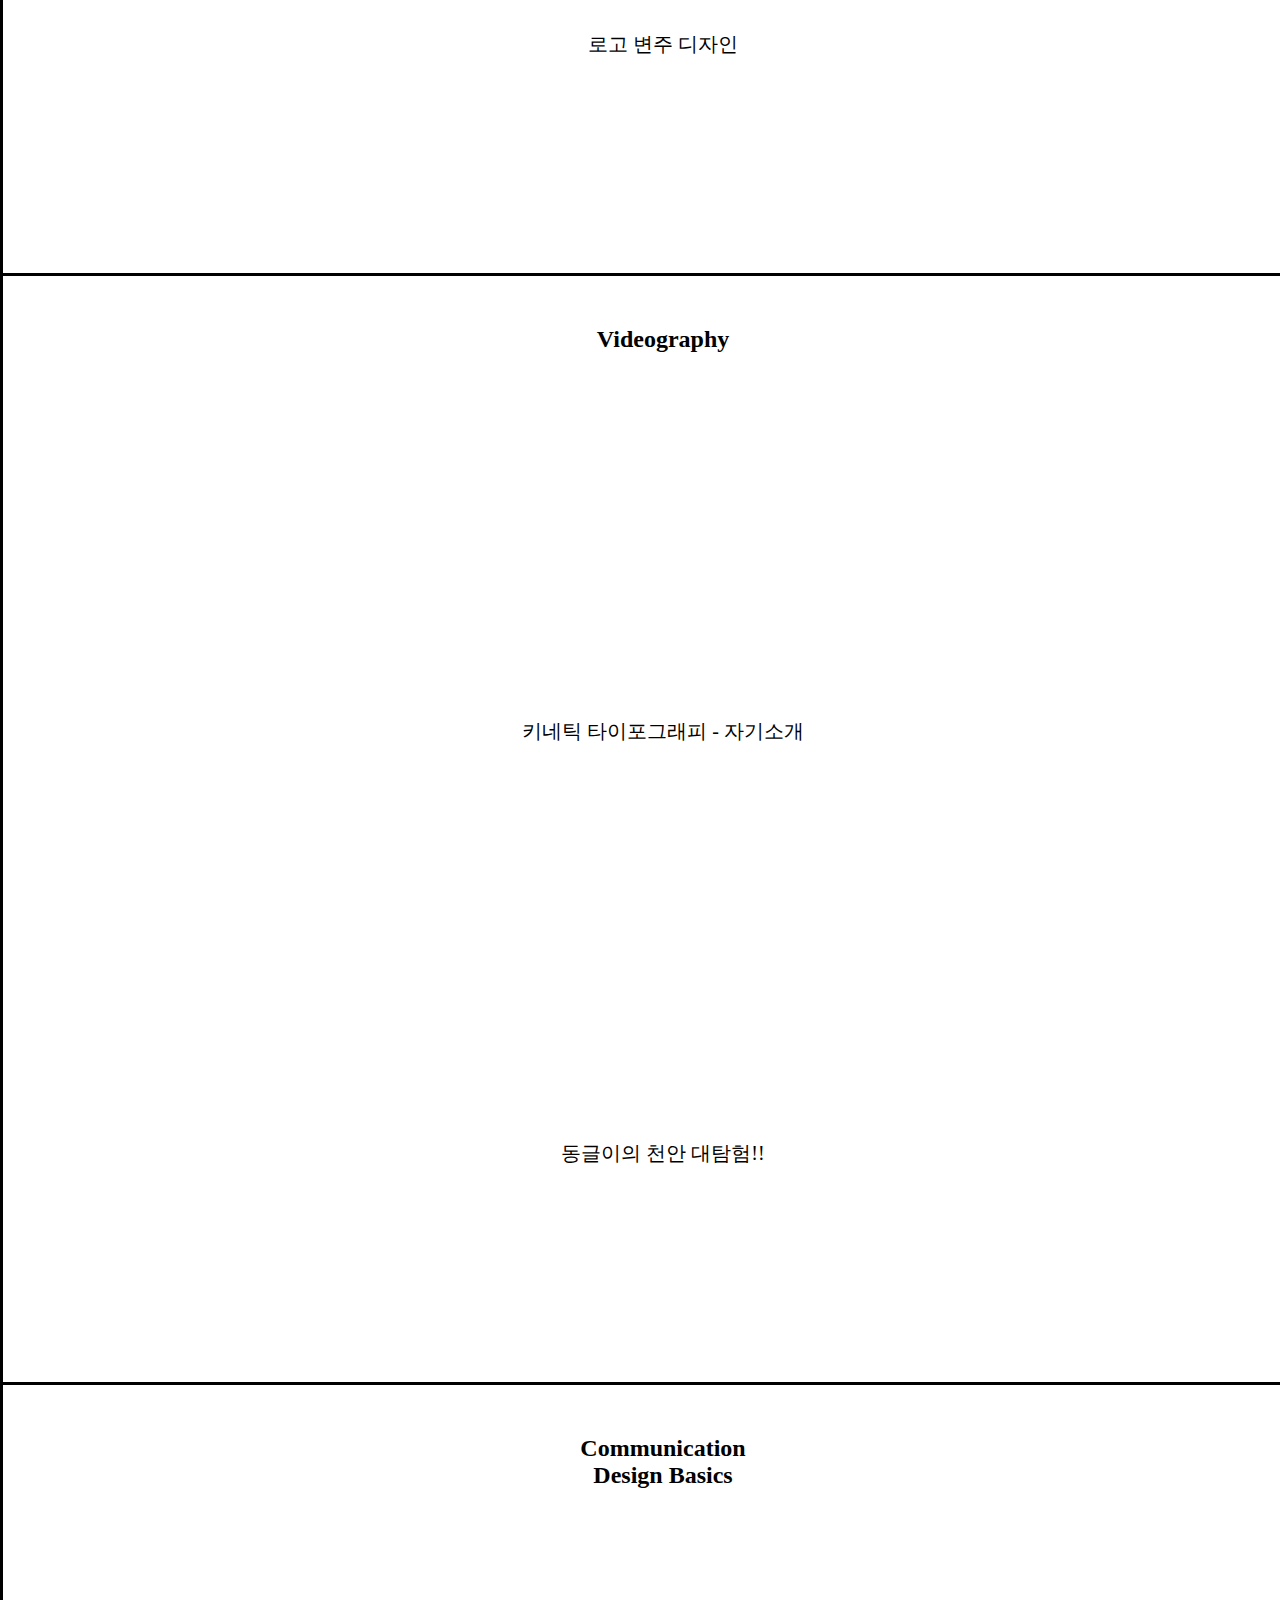
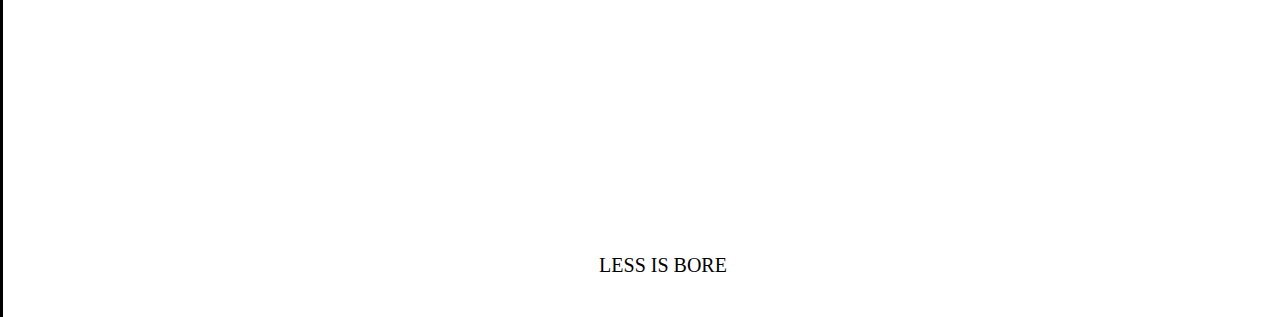
==== commit d21c5b3f: "ㅇ" ====
--- a/index.html
+++ b/index.html
@@ -49,9 +49,10 @@
             <div class="box box">
               <h2>Typography</h2>
               <!--<div class="img_wrap">-->
-              <div class="item_bg"></div>
+              <!--<div class="item_bg"></div>-->
             </div>
-            <p class="txt">27번째 알파벳 디자인</p>
+            <iframe width="560" height="315" src="https://www.youtube.com/embed/yltAEivyv7k?si=ry99aWLwl_fqtpQc" title="YouTube video player" frameborder="0" allow="accelerometer; autoplay; clipboard-write; encrypted-media; gyroscope; picture-in-picture; web-share" referrerpolicy="strict-origin-when-cross-origin" allowfullscreen></iframe>
+            <p class="txt">27번째 알파벳과 패밀리 디자인</p>
           </div>
           <div class="box box2">
             <!--<div class="img_wrap"></div>
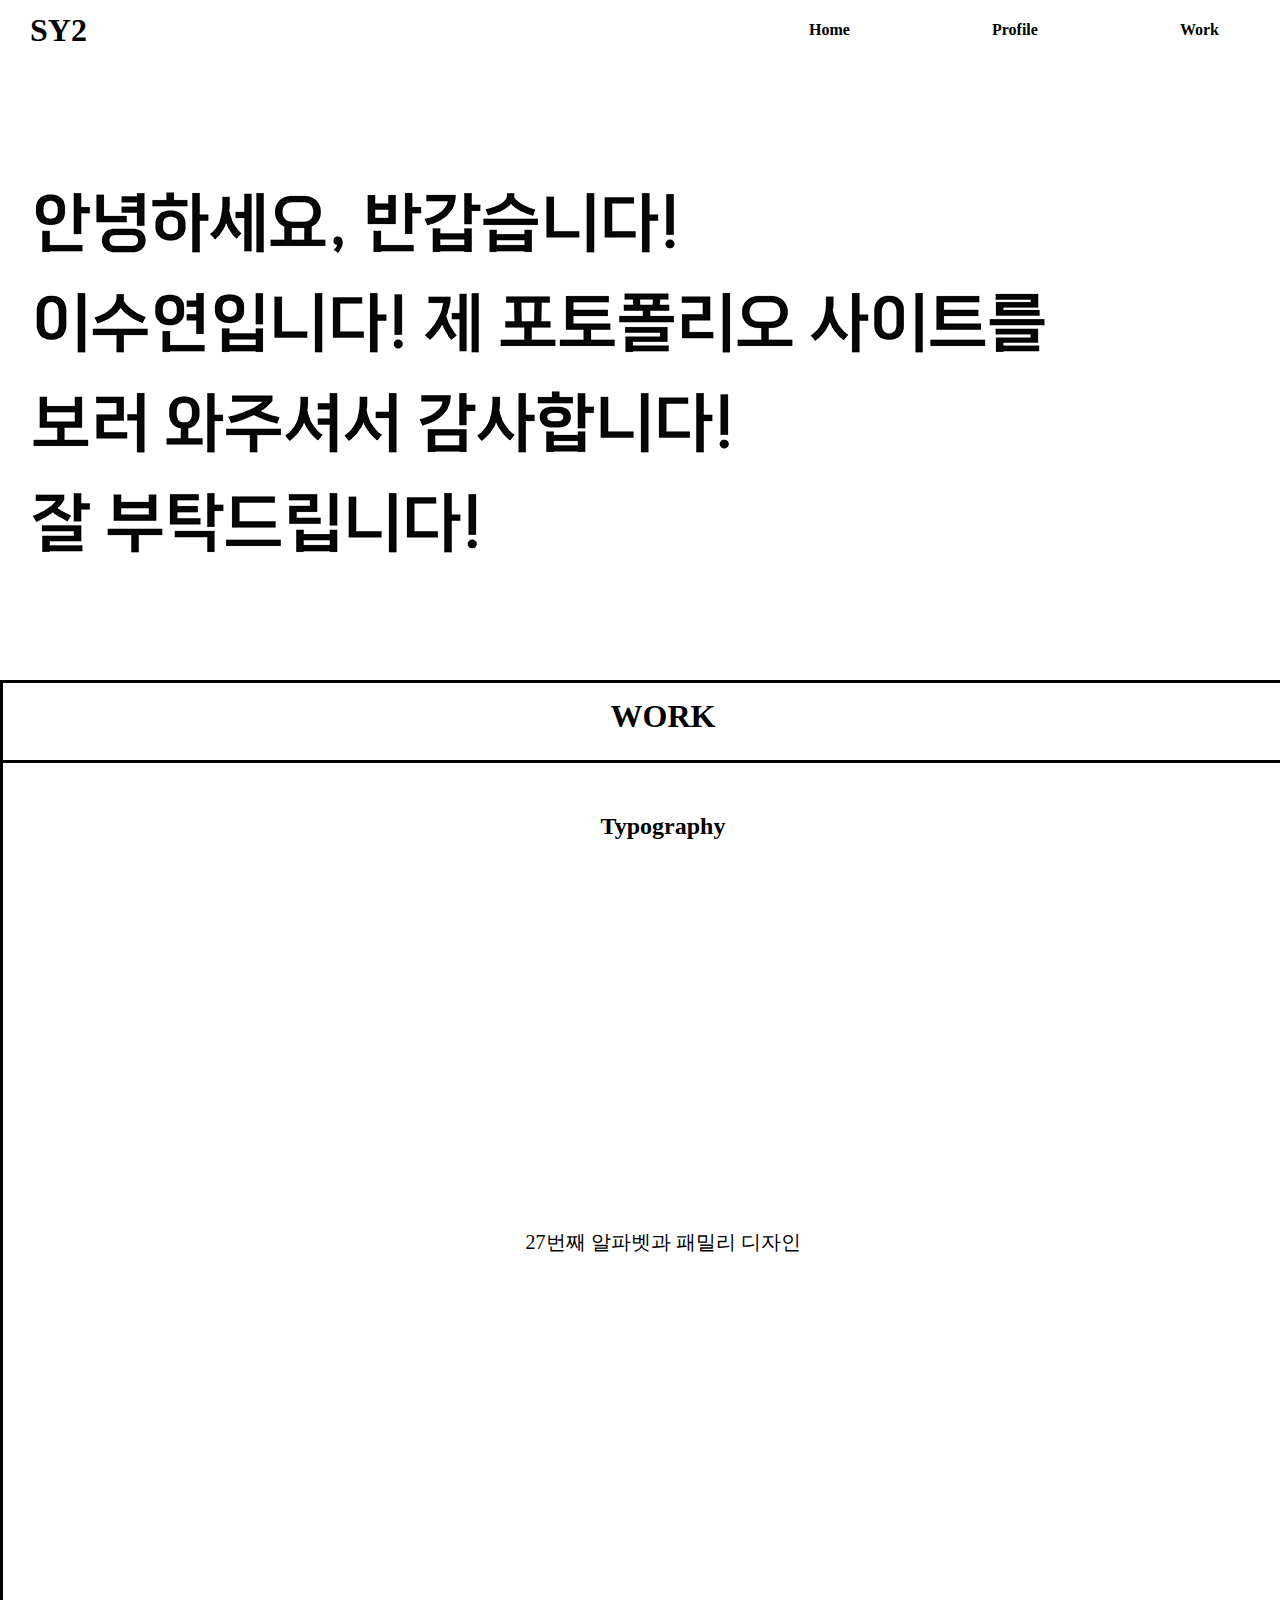
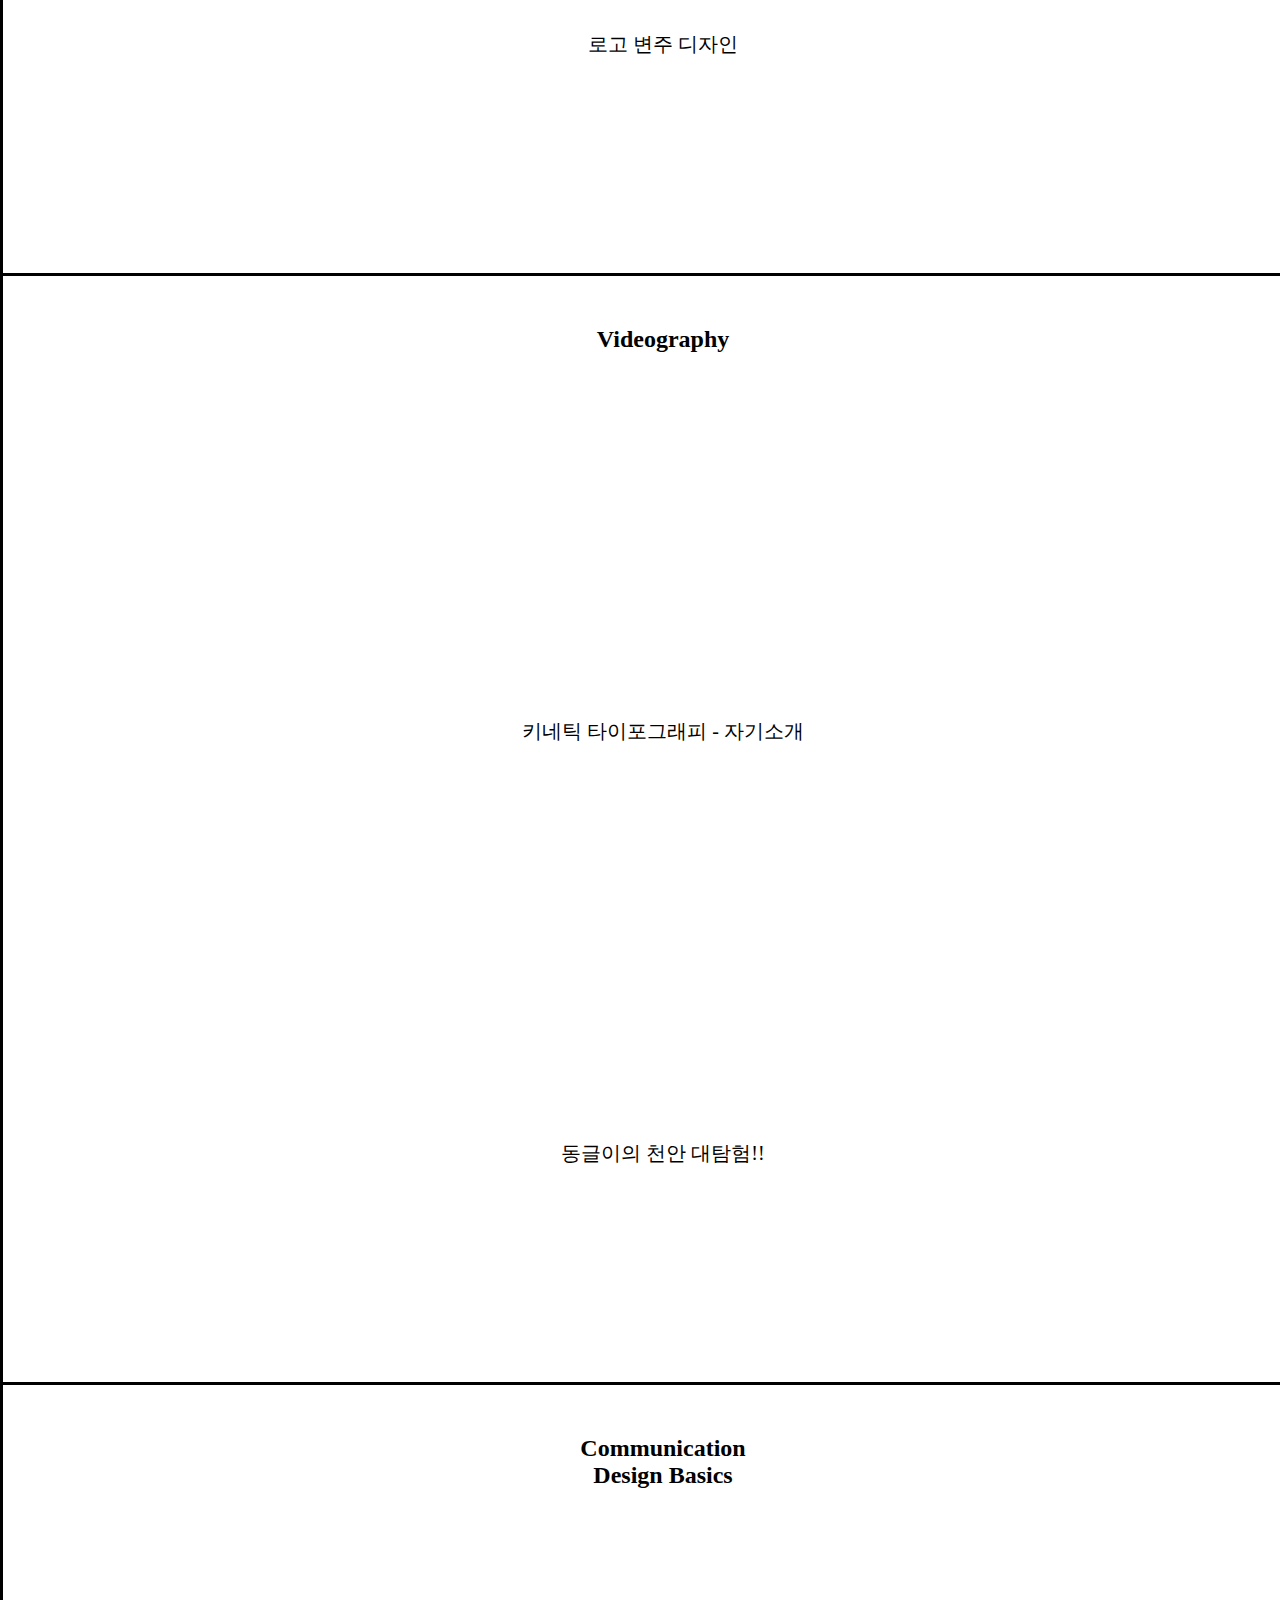
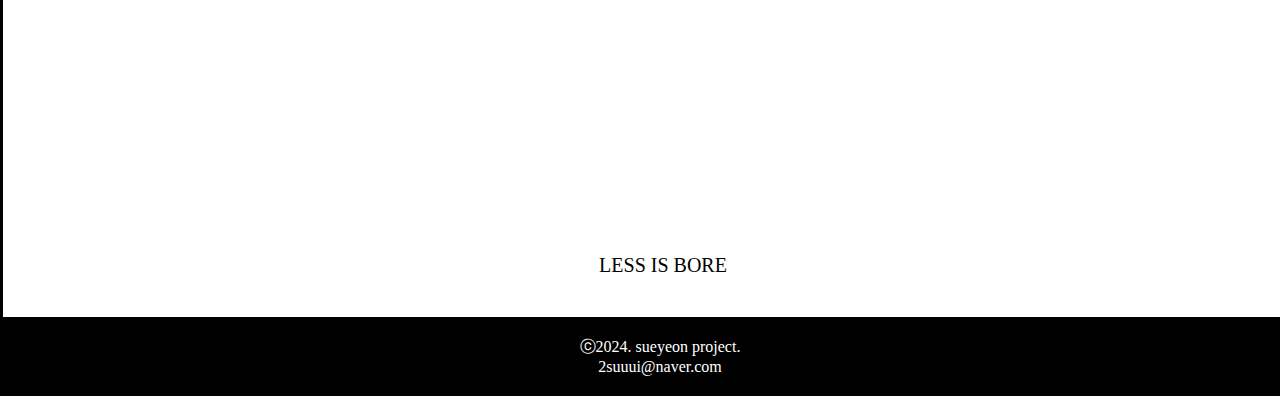
==== commit 97f1be7f: "footer" ====
--- a/index.html
+++ b/index.html
@@ -108,6 +108,10 @@
           </div>-->
       </div>
     </div>
+    <footer>
+      <p>ⓒ2024. sueyeon project. </p>
+      <p>2suuui@naver.com</p>
+  </footer>
     <script src="./js/jquery-3.7.1.min.js"></script>
     <script src="./js/script.js"></script>
   </body>
--- a/css/style.css
+++ b/css/style.css
@@ -216,3 +216,10 @@
 .box2 {
   height: 600px;
 }
+
+footer {
+  background-color: black; /* 검정 배경색 설정 */
+  color: white; /* 글자 색상 설정 */
+  text-align: center; /* 텍스트 가운데 정렬 */
+  padding: 20px; /* 원하는 패딩 설정 */
+}
